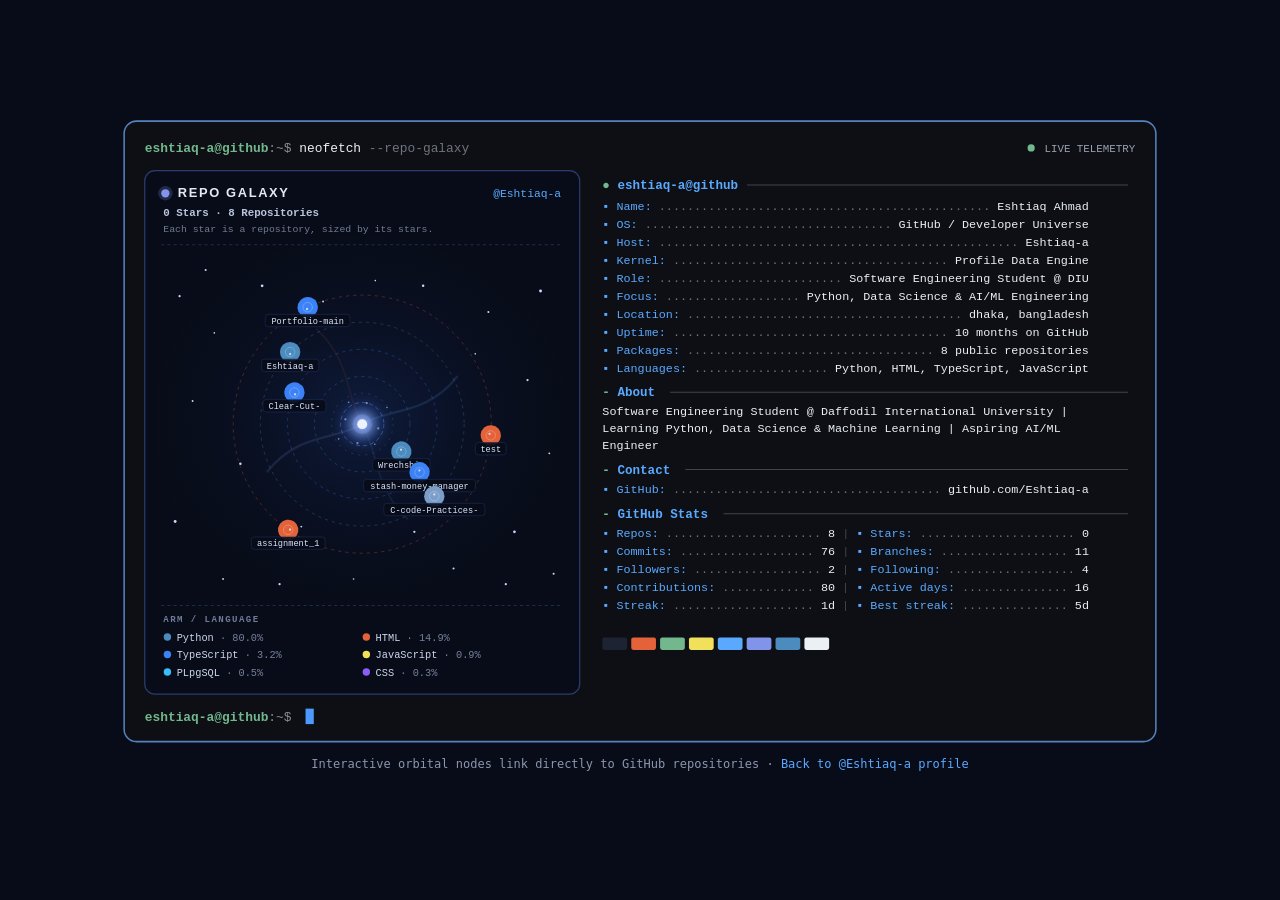
==== docs/index.html @ c08604a2 "galaxy animation problem fixed" ====
<!DOCTYPE html>
<html lang="en">
<head>
  <meta charset="utf-8" />
  <meta name="viewport" content="width=device-width, initial-scale=1" />
  <title>Eshtiaq-a — Interactive Repo Galaxy</title>
  <style>
    :root { color-scheme: dark; }
    body {
      margin: 0;
      min-height: 100vh;
      display: grid;
      place-items: center;
      background: #080c18;
      color: #dce6ff;
      font-family: ui-monospace, SFMono-Regular, Menlo, Monaco, Consolas, monospace;
      padding: 20px;
      box-sizing: border-box;
    }
    main { width: min(100%, 1040px); }
    svg { width: 100%; height: auto; display: block; }
    .hint {
      margin-top: 12px;
      text-align: center;
      font-size: 12px;
      color: #8b96ad;
    }
    .hint a { color: #5aa9ff; text-decoration: none; }
    .hint a:hover { text-decoration: underline; }
  </style>
</head>
<body>
  <main>
    <svg xmlns="http://www.w3.org/2000/svg" viewBox="0 0 1009 610" width="1009" height="610" role="img" aria-label="eshtiaq-a@github animated Repo Galaxy and Neofetch developer terminal">
  <defs>
    <radialGradient id="gx-nebula-bg" cx="50%" cy="48%" r="60%">
      <stop offset="0%" stop-color="#11224a" stop-opacity="0.72" />
      <stop offset="45%" stop-color="#0b1530" stop-opacity="0.45" />
      <stop offset="100%" stop-color="#080c18" stop-opacity="0" />
    </radialGradient>
    <radialGradient id="gx-core-glow" cx="50%" cy="50%" r="50%">
      <stop offset="0%" stop-color="#e5efff" stop-opacity="0.95" />
      <stop offset="22%" stop-color="#8bb4ff" stop-opacity="0.65" />
      <stop offset="55%" stop-color="#3b5fc0" stop-opacity="0.22" />
      <stop offset="100%" stop-color="#080c18" stop-opacity="0" />
    </radialGradient>
  </defs>

  <style>
    .nf-mono {
      font-family: ui-monospace, SFMono-Regular, Menlo, Monaco, Consolas, "Liberation Mono", monospace;
    }
    .nf-panel {
      font-size: 11.4px;
    }
    @keyframes nfCursorBlink {
      0%, 49% { opacity: 1; }
      50%, 100% { opacity: 0.15; }
    }
    .nf-cursor {
      animation: nfCursorBlink 1.3s step-end infinite;
    }
    @media (prefers-reduced-motion: reduce) {
      .nf-cursor { animation: none; opacity: 1; }
    }
    /* Repo Galaxy CSS Animations — Camo-safe pure CSS keyframes (inlined into SVG assets) */

.gx-title {
  font-family: -apple-system, BlinkMacSystemFont, "Segoe UI", Roboto, Helvetica, Arial, sans-serif;
  letter-spacing: 1.6px;
}

.gx-mono {
  font-family: ui-monospace, SFMono-Regular, Menlo, Monaco, Consolas, "Liberation Mono", monospace;
}

@keyframes gxStarTwinkle {
  0%, 100% {
    opacity: 0.25;
  }
  50% {
    opacity: 0.95;
  }
}

@keyframes gxCorePulse {
  0%, 100% {
    transform: scale(0.95);
    opacity: 0.72;
  }
  50% {
    transform: scale(1.08);
    opacity: 1;
  }
}

@keyframes gxCoreSpin {
  0% {
    transform: rotate(0deg);
  }
  100% {
    transform: rotate(360deg);
  }
}

@keyframes gxCoreSpinReverse {
  0% {
    transform: rotate(360deg);
  }
  100% {
    transform: rotate(0deg);
  }
}

@keyframes gxNodeGlow {
  0%, 100% {
    opacity: 0.22;
  }
  50% {
    opacity: 0.52;
  }
}

.gx-star-a {
  animation: gxStarTwinkle 3.4s ease-in-out infinite;
}

.gx-star-b {
  animation: gxStarTwinkle 4.9s ease-in-out 1.4s infinite;
}

.gx-star-c {
  animation: gxStarTwinkle 6.2s ease-in-out 2.3s infinite;
}

.gx-core-pulse {
  transform-origin: 0px 0px;
  animation: gxCorePulse 5.5s ease-in-out infinite;
}

.gx-spiral-spin {
  transform-origin: 0px 0px;
  animation: gxCoreSpin 96s linear infinite;
}

.gx-ring-spin {
  transform-origin: 0px 0px;
  animation: gxCoreSpinReverse 52s linear infinite;
}

.gx-particles-spin {
  transform-origin: 0px 0px;
  animation: gxCoreSpin 68s linear infinite;
}

.gx-node-halo {
  animation: gxNodeGlow 3.6s ease-in-out infinite;
}

.gx-repo-link {
  cursor: pointer;
  pointer-events: all;
  text-decoration: none;
}

.gx-repo-link .gx-node-dot,
.gx-repo-link .gx-label-pill,
.gx-repo-link .gx-label-text {
  transition: opacity 0.16s ease, stroke 0.16s ease, stroke-width 0.16s ease, fill 0.16s ease;
}

.gx-repo-link:hover .gx-node-halo,
.gx-repo-link:focus .gx-node-halo {
  opacity: 0.85;
}

.gx-repo-link:hover .gx-node-dot,
.gx-repo-link:focus .gx-node-dot {
  stroke: #ffffff;
  stroke-opacity: 0.95;
  stroke-width: 1.4;
}

.gx-repo-link:hover .gx-label-pill,
.gx-repo-link:focus .gx-label-pill {
  fill: #101b38;
  stroke: #5aa9ff;
  stroke-width: 1.1;
}

.gx-repo-link:hover .gx-label-text,
.gx-repo-link:focus .gx-label-text {
  fill: #ffffff;
}

.gx-orbit-0 {
  transform-origin: 0px 0px;
  animation: gxCoreSpin 42s linear infinite;
}
.gx-counter-0 {
  transform-origin: 0px 0px;
  animation: gxCoreSpinReverse 42s linear infinite;
}

.gx-orbit-1 {
  transform-origin: 0px 0px;
  animation: gxCoreSpin 58s linear infinite;
}
.gx-counter-1 {
  transform-origin: 0px 0px;
  animation: gxCoreSpinReverse 58s linear infinite;
}

.gx-orbit-2 {
  transform-origin: 0px 0px;
  animation: gxCoreSpin 76s linear infinite;
}
.gx-counter-2 {
  transform-origin: 0px 0px;
  animation: gxCoreSpinReverse 76s linear infinite;
}

.gx-orbit-3 {
  transform-origin: 0px 0px;
  animation: gxCoreSpin 96s linear infinite;
}
.gx-counter-3 {
  transform-origin: 0px 0px;
  animation: gxCoreSpinReverse 96s linear infinite;
}

.gx-orbit-4 {
  transform-origin: 0px 0px;
  animation: gxCoreSpin 120s linear infinite;
}
.gx-counter-4 {
  transform-origin: 0px 0px;
  animation: gxCoreSpinReverse 120s linear infinite;
}

@media (prefers-reduced-motion: reduce) {
  .gx-star-a, .gx-star-b, .gx-star-c,
  .gx-core-pulse, .gx-spiral-spin, .gx-ring-spin, .gx-particles-spin,
  .gx-node-halo,
  .gx-orbit-0, .gx-counter-0,
  .gx-orbit-1, .gx-counter-1,
  .gx-orbit-2, .gx-counter-2,
  .gx-orbit-3, .gx-counter-3,
  .gx-orbit-4, .gx-counter-4 {
    animation: none;
  }
}

  </style>

  <rect x="4" y="4" width="1001" height="602" rx="12" ry="12" fill="#0d0f14" stroke="#5582bc" stroke-width="1.5" pointer-events="none" />

  <g class="nf-mono">
    <text x="24" y="34" font-size="12.5" xml:space="preserve"><tspan fill="#73b88d" font-weight="700">eshtiaq-a@github</tspan><tspan fill="#888b92">:~$</tspan><tspan fill="#ebf0f4"> neofetch</tspan><tspan fill="#6e737d"> --repo-galaxy</tspan></text>
    <circle cx="884" cy="30" r="3.5" fill="#73b88d" /><text x="985" y="34" text-anchor="end" font-size="10.5" fill="#9aa1ad">LIVE TELEMETRY</text>

    <g id="repo-galaxy-panel" class="gx-mono">
      <defs><clipPath id="gx-box-clip"><rect x="24.0" y="52.0" width="422.0" height="508.0" rx="10" ry="10" /></clipPath></defs>
      <rect x="24.0" y="52.0" width="422.0" height="508.0" rx="10" ry="10" fill="#080c18" stroke="#2a3c70" stroke-width="1.2" pointer-events="none" />
      <g clip-path="url(#gx-box-clip)">
        <ellipse cx="235.0" cy="298.0" rx="202.6" ry="182.9" fill="url(#gx-nebula-bg)" pointer-events="none" />
        <circle class="gx-star-a" cx="57.8" cy="173.9" r="1.1" fill="#c9d8ff" pointer-events="none" />
    <circle class="gx-star-b" cx="91.5" cy="209.5" r="0.8" fill="#c9d8ff" pointer-events="none" />
    <circle class="gx-star-c" cx="137.9" cy="163.8" r="1.3" fill="#c9d8ff" pointer-events="none" />
    <circle class="gx-star-a" cx="197.0" cy="179.0" r="0.9" fill="#c9d8ff" pointer-events="none" />
    <circle class="gx-star-b" cx="294.1" cy="163.8" r="1.2" fill="#c9d8ff" pointer-events="none" />
    <circle class="gx-star-c" cx="357.4" cy="189.2" r="1.0" fill="#c9d8ff" pointer-events="none" />
    <circle class="gx-star-a" cx="408.0" cy="168.8" r="1.4" fill="#c9d8ff" pointer-events="none" />
    <circle class="gx-star-c" cx="70.4" cy="275.5" r="0.9" fill="#c9d8ff" pointer-events="none" />
    <circle class="gx-star-a" cx="116.8" cy="336.5" r="1.2" fill="#c9d8ff" pointer-events="none" />
    <circle class="gx-star-b" cx="53.5" cy="392.4" r="1.4" fill="#c9d8ff" pointer-events="none" />
    <circle class="gx-star-c" cx="100.0" cy="448.2" r="0.9" fill="#c9d8ff" pointer-events="none" />
    <circle class="gx-star-a" cx="154.8" cy="453.3" r="1.1" fill="#c9d8ff" pointer-events="none" />
    <circle class="gx-star-b" cx="323.6" cy="438.1" r="1.0" fill="#c9d8ff" pointer-events="none" />
    <circle class="gx-star-c" cx="382.7" cy="402.5" r="1.3" fill="#c9d8ff" pointer-events="none" />
    <circle class="gx-star-a" cx="416.5" cy="326.3" r="0.9" fill="#c9d8ff" pointer-events="none" />
    <circle class="gx-star-b" cx="395.4" cy="255.2" r="1.1" fill="#c9d8ff" pointer-events="none" />
    <circle class="gx-star-c" cx="344.7" cy="229.8" r="0.8" fill="#c9d8ff" pointer-events="none" />
    <circle class="gx-star-b" cx="247.7" cy="158.7" r="0.8" fill="#c9d8ff" pointer-events="none" />
    <circle class="gx-star-b" cx="175.9" cy="397.4" r="0.9" fill="#c9d8ff" pointer-events="none" />
    <circle class="gx-star-a" cx="285.6" cy="402.5" r="1.1" fill="#c9d8ff" pointer-events="none" />
    <circle class="gx-star-b" cx="83.1" cy="148.5" r="1.0" fill="#c9d8ff" pointer-events="none" />
    <circle class="gx-star-a" cx="374.3" cy="453.3" r="1.1" fill="#c9d8ff" pointer-events="none" />
    <circle class="gx-star-c" cx="226.6" cy="448.2" r="0.8" fill="#c9d8ff" pointer-events="none" />
    <circle class="gx-star-b" cx="420.7" cy="443.2" r="1.0" fill="#c9d8ff" pointer-events="none" />
        <g pointer-events="none">
          <circle cx="44.0" cy="74.0" r="4" fill="#8294ea" />
          <circle cx="44.0" cy="74.0" r="7" fill="#8294ea" fill-opacity="0.22" />
          <text x="56.0" y="78.0" class="gx-title" font-size="12.5" font-weight="700" fill="#e5e9f3">REPO GALAXY</text>
          <text x="428.0" y="78.0" text-anchor="end" font-size="11.0" fill="#5aa9ff">@Eshtiaq-a</text>
          <text x="42.0" y="96.0" font-size="10.5" font-weight="600" fill="#b8c4db">0 Stars · 8 Repositories</text>
          <text x="42.0" y="112.0" font-size="9.5" fill="#707b94">Each star is a repository, sized by its stars.</text>
          <line x1="40.0" y1="124.0" x2="430.0" y2="124.0" stroke="#1d2b53" stroke-width="1" stroke-dasharray="3 3" />
        </g>
        <g transform="translate(235.0, 298.0)">
          <g class="gx-spiral-spin" pointer-events="none">
            <path d="M 0,0 C 26,-16 62,-8 92,-46" fill="none" stroke="#5aa9ff" stroke-width="2.2" stroke-opacity="0.14" stroke-linecap="round" />
            <path d="M 0,0 C -26,16 -62,8 -92,46" fill="none" stroke="#8294ea" stroke-width="2.2" stroke-opacity="0.14" stroke-linecap="round" />
            <path d="M 0,0 C 16,26 10,60 44,92" fill="none" stroke="#4b8bbe" stroke-width="1.8" stroke-opacity="0.12" stroke-linecap="round" />
            <path d="M 0,0 C -16,-26 -10,-60 -44,-92" fill="none" stroke="#e3623a" stroke-width="1.5" stroke-opacity="0.10" stroke-linecap="round" />
          </g>
          <circle cx="0" cy="0" r="46.3" fill="none" stroke="#4b8bbe" stroke-width="0.9" stroke-opacity="0.32" stroke-dasharray="3 4" pointer-events="none" />
      <circle cx="0" cy="0" r="72.6" fill="none" stroke="#3b82f6" stroke-width="0.9" stroke-opacity="0.32" stroke-dasharray="3 4" pointer-events="none" />
      <circle cx="0" cy="0" r="98.9" fill="none" stroke="#4b8bbe" stroke-width="0.9" stroke-opacity="0.32" stroke-dasharray="3 4" pointer-events="none" />
      <circle cx="0" cy="0" r="125.2" fill="none" stroke="#e3623a" stroke-width="0.9" stroke-opacity="0.32" stroke-dasharray="3 4" pointer-events="none" />
          <g class="gx-ring-spin" pointer-events="none">
            <circle cx="0" cy="0" r="21" fill="none" stroke="#5aa9ff" stroke-width="0.9" stroke-opacity="0.45" stroke-dasharray="4 3" />
            <circle cx="0" cy="0" r="30" fill="none" stroke="#8294ea" stroke-width="0.7" stroke-opacity="0.30" stroke-dasharray="2 5" />
          </g>
          <g class="gx-particles-spin" pointer-events="none">
            <circle cx="15.5" cy="4.1" r="1.1" fill="#b9ceff" fill-opacity="0.72" pointer-events="none" />
        <circle cx="12.2" cy="19.5" r="0.8" fill="#b9ceff" fill-opacity="0.72" pointer-events="none" />
        <circle cx="-4.6" cy="18.4" r="1.1" fill="#b9ceff" fill-opacity="0.72" pointer-events="none" />
        <circle cx="-22.9" cy="14.3" r="0.8" fill="#b9ceff" fill-opacity="0.72" pointer-events="none" />
        <circle cx="-16.3" cy="-4.7" r="1.1" fill="#b9ceff" fill-opacity="0.72" pointer-events="none" />
        <circle cx="-13.2" cy="-21.2" r="0.8" fill="#b9ceff" fill-opacity="0.72" pointer-events="none" />
        <circle cx="4.4" cy="-20.5" r="1.1" fill="#b9ceff" fill-opacity="0.72" pointer-events="none" />
        <circle cx="24.0" cy="-16.2" r="0.8" fill="#b9ceff" fill-opacity="0.72" pointer-events="none" />
          </g>
          <g class="gx-core-pulse" pointer-events="none">
            <circle cx="0" cy="0" r="34" fill="url(#gx-core-glow)" />
            <circle cx="0" cy="0" r="9.5" fill="#8294ea" fill-opacity="0.38" />
            <circle cx="0" cy="0" r="4.8" fill="#ebf3ff" />
          </g>
          <g class="gx-orbit-0" pointer-events="none">
          <g transform="rotate(35.00) translate(46.3, 0)" pointer-events="none">
            <a class="gx-repo-link" href="https://github.com/Eshtiaq-a/Wrechship" target="_blank" rel="noopener noreferrer" pointer-events="all" aria-label="Open Wrechship repository on GitHub">
              <title>Wrechship · Python · 0★ · 31 commits — WrechShip is a shipwreck and maritime-disaster dataset till 2026, with vessel names, loss dates, available times, vessel types, incident details, and wreck coordinates.</title>
              <circle class="gx-node-hit" cx="0" cy="0" r="13.0" fill="#080c18" fill-opacity="0.001" />
              <circle class="gx-node-halo" cx="0" cy="0" r="9.89" fill="#4b8bbe" />
              <circle class="gx-node-dot" cx="0" cy="0" r="4.60" fill="#4b8bbe" fill-opacity="0.98" stroke="#ffffff" stroke-opacity="0.35" stroke-width="0.6" />
              <circle cx="-1.29" cy="-1.29" r="1.10" fill="#ffffff" fill-opacity="0.7" />
              <g class="gx-counter-0">
                <g transform="rotate(-35.00)"><rect class="gx-label-hit" x="-29.8" y="4.9" width="59.7" height="16.0" rx="4" fill="#080c18" fill-opacity="0.001" /><rect class="gx-label-pill" x="-27.8" y="6.9" width="55.7" height="12.0" rx="3" fill="#080c18" fill-opacity="0.90" stroke="#1e2d57" stroke-width="0.6" /><text class="gx-label-text" x="0" y="16.1" text-anchor="middle" font-size="8.4" fill="#dce6ff">Wrechship</text></g>
              </g>
            </a>
          </g>
        </g>
      <g class="gx-orbit-1" pointer-events="none">
          <g transform="rotate(40.00) translate(72.6, 0)" pointer-events="none">
            <a class="gx-repo-link" href="https://github.com/Eshtiaq-a/stash-money-manager" target="_blank" rel="noopener noreferrer" pointer-events="all" aria-label="Open stash-money-manager repository on GitHub">
              <title>stash-money-manager · TypeScript · 0★ · 16 commits — this is a money management app for university going students who tends to save money regularly , making it a bit fun to save money .</title>
              <circle class="gx-node-hit" cx="0" cy="0" r="13.0" fill="#080c18" fill-opacity="0.001" />
              <circle class="gx-node-halo" cx="0" cy="0" r="9.89" fill="#3b82f6" />
              <circle class="gx-node-dot" cx="0" cy="0" r="4.60" fill="#3b82f6" fill-opacity="0.98" stroke="#ffffff" stroke-opacity="0.35" stroke-width="0.6" />
              <circle cx="-1.29" cy="-1.29" r="1.10" fill="#ffffff" fill-opacity="0.7" />
              <g class="gx-counter-1">
                <g transform="rotate(-40.00)"><rect class="gx-label-hit" x="-56.4" y="4.9" width="112.7" height="16.0" rx="4" fill="#080c18" fill-opacity="0.001" /><rect class="gx-label-pill" x="-54.4" y="6.9" width="108.7" height="12.0" rx="3" fill="#080c18" fill-opacity="0.90" stroke="#1e2d57" stroke-width="0.6" /><text class="gx-label-text" x="0" y="16.1" text-anchor="middle" font-size="8.4" fill="#dce6ff">stash-money-manager</text></g>
              </g>
            </a>
          </g>
        </g>
      <g class="gx-orbit-1" pointer-events="none">
          <g transform="rotate(205.00) translate(72.6, 0)" pointer-events="none">
            <a class="gx-repo-link" href="https://github.com/Eshtiaq-a/Clear-Cut-" target="_blank" rel="noopener noreferrer" pointer-events="all" aria-label="Open Clear-Cut- repository on GitHub">
              <title>Clear-Cut- · TypeScript · 0★ · 14 commits — a platform where you can see discounted products from many companies around the globe</title>
              <circle class="gx-node-hit" cx="0" cy="0" r="13.0" fill="#080c18" fill-opacity="0.001" />
              <circle class="gx-node-halo" cx="0" cy="0" r="9.89" fill="#3b82f6" />
              <circle class="gx-node-dot" cx="0" cy="0" r="4.60" fill="#3b82f6" fill-opacity="0.98" stroke="#ffffff" stroke-opacity="0.35" stroke-width="0.6" />
              <circle cx="-1.29" cy="-1.29" r="1.10" fill="#ffffff" fill-opacity="0.7" />
              <g class="gx-counter-1">
                <g transform="rotate(-205.00)"><rect class="gx-label-hit" x="-32.5" y="4.9" width="65.0" height="16.0" rx="4" fill="#080c18" fill-opacity="0.001" /><rect class="gx-label-pill" x="-30.5" y="6.9" width="61.0" height="12.0" rx="3" fill="#080c18" fill-opacity="0.90" stroke="#1e2d57" stroke-width="0.6" /><text class="gx-label-text" x="0" y="16.1" text-anchor="middle" font-size="8.4" fill="#dce6ff">Clear-Cut-</text></g>
              </g>
            </a>
          </g>
        </g>
      <g class="gx-orbit-2" pointer-events="none">
          <g transform="rotate(225.00) translate(98.9, 0)" pointer-events="none">
            <a class="gx-repo-link" href="https://github.com/Eshtiaq-a/Eshtiaq-a" target="_blank" rel="noopener noreferrer" pointer-events="all" aria-label="Open Eshtiaq-a repository on GitHub">
              <title>Eshtiaq-a · Python · 0★ · 8 commits — No description provided yet.</title>
              <circle class="gx-node-hit" cx="0" cy="0" r="13.0" fill="#080c18" fill-opacity="0.001" />
              <circle class="gx-node-halo" cx="0" cy="0" r="9.89" fill="#4b8bbe" />
              <circle class="gx-node-dot" cx="0" cy="0" r="4.60" fill="#4b8bbe" fill-opacity="0.98" stroke="#ffffff" stroke-opacity="0.35" stroke-width="0.6" />
              <circle cx="-1.29" cy="-1.29" r="1.10" fill="#ffffff" fill-opacity="0.7" />
              <g class="gx-counter-2">
                <g transform="rotate(-225.00)"><rect class="gx-label-hit" x="-29.8" y="4.9" width="59.7" height="16.0" rx="4" fill="#080c18" fill-opacity="0.001" /><rect class="gx-label-pill" x="-27.8" y="6.9" width="55.7" height="12.0" rx="3" fill="#080c18" fill-opacity="0.90" stroke="#1e2d57" stroke-width="0.6" /><text class="gx-label-text" x="0" y="16.1" text-anchor="middle" font-size="8.4" fill="#dce6ff">Eshtiaq-a</text></g>
              </g>
            </a>
          </g>
        </g>
      <g class="gx-orbit-2" pointer-events="none">
          <g transform="rotate(45.00) translate(98.9, 0)" pointer-events="none">
            <a class="gx-repo-link" href="https://github.com/Eshtiaq-a/C-code-Practices-" target="_blank" rel="noopener noreferrer" pointer-events="all" aria-label="Open C-code-Practices- repository on GitHub">
              <title>C-code-Practices- · C · 0★ · 3 commits — here i will store all the problems i solved in C . as C is one of the mother language , i am trying to master it .</title>
              <circle class="gx-node-hit" cx="0" cy="0" r="13.0" fill="#080c18" fill-opacity="0.001" />
              <circle class="gx-node-halo" cx="0" cy="0" r="9.89" fill="#7b9ec9" />
              <circle class="gx-node-dot" cx="0" cy="0" r="4.60" fill="#7b9ec9" fill-opacity="0.98" stroke="#ffffff" stroke-opacity="0.35" stroke-width="0.6" />
              <circle cx="-1.29" cy="-1.29" r="1.10" fill="#ffffff" fill-opacity="0.7" />
              <g class="gx-counter-2">
                <g transform="rotate(-45.00)"><rect class="gx-label-hit" x="-51.0" y="4.9" width="102.1" height="16.0" rx="4" fill="#080c18" fill-opacity="0.001" /><rect class="gx-label-pill" x="-49.0" y="6.9" width="98.1" height="12.0" rx="3" fill="#080c18" fill-opacity="0.90" stroke="#1e2d57" stroke-width="0.6" /><text class="gx-label-text" x="0" y="16.1" text-anchor="middle" font-size="8.4" fill="#dce6ff">C-code-Practices-</text></g>
              </g>
            </a>
          </g>
        </g>
      <g class="gx-orbit-3" pointer-events="none">
          <g transform="rotate(125.00) translate(125.2, 0)" pointer-events="none">
            <a class="gx-repo-link" href="https://github.com/Eshtiaq-a/assignment_1" target="_blank" rel="noopener noreferrer" pointer-events="all" aria-label="Open assignment_1 repository on GitHub">
              <title>assignment_1 · HTML · 0★ · 2 commits — No description provided yet.</title>
              <circle class="gx-node-hit" cx="0" cy="0" r="13.0" fill="#080c18" fill-opacity="0.001" />
              <circle class="gx-node-halo" cx="0" cy="0" r="9.89" fill="#e3623a" />
              <circle class="gx-node-dot" cx="0" cy="0" r="4.60" fill="#e3623a" fill-opacity="0.98" stroke="#ffffff" stroke-opacity="0.35" stroke-width="0.6" />
              <circle cx="-1.29" cy="-1.29" r="1.10" fill="#ffffff" fill-opacity="0.7" />
              <g class="gx-counter-3">
                <g transform="rotate(-125.00)"><rect class="gx-label-hit" x="-37.8" y="4.9" width="75.6" height="16.0" rx="4" fill="#080c18" fill-opacity="0.001" /><rect class="gx-label-pill" x="-35.8" y="6.9" width="71.6" height="12.0" rx="3" fill="#080c18" fill-opacity="0.90" stroke="#1e2d57" stroke-width="0.6" /><text class="gx-label-text" x="0" y="16.1" text-anchor="middle" font-size="8.4" fill="#dce6ff">assignment_1</text></g>
              </g>
            </a>
          </g>
        </g>
      <g class="gx-orbit-3" pointer-events="none">
          <g transform="rotate(245.00) translate(125.2, 0)" pointer-events="none">
            <a class="gx-repo-link" href="https://github.com/Eshtiaq-a/Portfolio-main" target="_blank" rel="noopener noreferrer" pointer-events="all" aria-label="Open Portfolio-main repository on GitHub">
              <title>Portfolio-main · TypeScript · 0★ · 1 commits — this is my portfolio site where ill be sharing my works</title>
              <circle class="gx-node-hit" cx="0" cy="0" r="13.0" fill="#080c18" fill-opacity="0.001" />
              <circle class="gx-node-halo" cx="0" cy="0" r="9.89" fill="#3b82f6" />
              <circle class="gx-node-dot" cx="0" cy="0" r="4.60" fill="#3b82f6" fill-opacity="0.98" stroke="#ffffff" stroke-opacity="0.35" stroke-width="0.6" />
              <circle cx="-1.29" cy="-1.29" r="1.10" fill="#ffffff" fill-opacity="0.7" />
              <g class="gx-counter-3">
                <g transform="rotate(-245.00)"><rect class="gx-label-hit" x="-43.1" y="4.9" width="86.2" height="16.0" rx="4" fill="#080c18" fill-opacity="0.001" /><rect class="gx-label-pill" x="-41.1" y="6.9" width="82.2" height="12.0" rx="3" fill="#080c18" fill-opacity="0.90" stroke="#1e2d57" stroke-width="0.6" /><text class="gx-label-text" x="0" y="16.1" text-anchor="middle" font-size="8.4" fill="#dce6ff">Portfolio-main</text></g>
              </g>
            </a>
          </g>
        </g>
      <g class="gx-orbit-3" pointer-events="none">
          <g transform="rotate(5.00) translate(125.2, 0)" pointer-events="none">
            <a class="gx-repo-link" href="https://github.com/Eshtiaq-a/test" target="_blank" rel="noopener noreferrer" pointer-events="all" aria-label="Open test repository on GitHub">
              <title>test · HTML · 0★ · 1 commits — No description provided yet.</title>
              <circle class="gx-node-hit" cx="0" cy="0" r="13.0" fill="#080c18" fill-opacity="0.001" />
              <circle class="gx-node-halo" cx="0" cy="0" r="9.89" fill="#e3623a" />
              <circle class="gx-node-dot" cx="0" cy="0" r="4.60" fill="#e3623a" fill-opacity="0.98" stroke="#ffffff" stroke-opacity="0.35" stroke-width="0.6" />
              <circle cx="-1.29" cy="-1.29" r="1.10" fill="#ffffff" fill-opacity="0.7" />
              <g class="gx-counter-3">
                <g transform="rotate(-5.00)"><rect class="gx-label-hit" x="-17.0" y="4.9" width="34.0" height="16.0" rx="4" fill="#080c18" fill-opacity="0.001" /><rect class="gx-label-pill" x="-15.0" y="6.9" width="30.0" height="12.0" rx="3" fill="#080c18" fill-opacity="0.90" stroke="#1e2d57" stroke-width="0.6" /><text class="gx-label-text" x="0" y="16.1" text-anchor="middle" font-size="8.4" fill="#dce6ff">test</text></g>
              </g>
            </a>
          </g>
        </g>
          
        </g>
        <line x1="40.0" y1="474.0" x2="430.0" y2="474.0" stroke="#1d2b53" stroke-width="1" stroke-dasharray="3 3" pointer-events="none" />
        <text x="42.0" y="490.0" font-size="8.8" font-weight="700" letter-spacing="1.4" fill="#6f7c99" pointer-events="none">ARM / LANGUAGE</text>
        <circle cx="46.0" cy="504.5" r="3.6" fill="#4b8bbe" pointer-events="none" /><text x="55.0" y="508.0" font-size="10.0" fill="#cdd7ec" pointer-events="none">Python <tspan fill="#75819c">· 80.0%</tspan></text>
    <circle cx="239.0" cy="504.5" r="3.6" fill="#e3623a" pointer-events="none" /><text x="248.0" y="508.0" font-size="10.0" fill="#cdd7ec" pointer-events="none">HTML <tspan fill="#75819c">· 14.9%</tspan></text>
    <circle cx="46.0" cy="521.5" r="3.6" fill="#3b82f6" pointer-events="none" /><text x="55.0" y="525.0" font-size="10.0" fill="#cdd7ec" pointer-events="none">TypeScript <tspan fill="#75819c">· 3.2%</tspan></text>
    <circle cx="239.0" cy="521.5" r="3.6" fill="#f1e05a" pointer-events="none" /><text x="248.0" y="525.0" font-size="10.0" fill="#cdd7ec" pointer-events="none">JavaScript <tspan fill="#75819c">· 0.9%</tspan></text>
    <circle cx="46.0" cy="538.5" r="3.6" fill="#38bdf8" pointer-events="none" /><text x="55.0" y="542.0" font-size="10.0" fill="#cdd7ec" pointer-events="none">PLpgSQL <tspan fill="#75819c">· 0.5%</tspan></text>
    <circle cx="239.0" cy="538.5" r="3.6" fill="#8b5cf6" pointer-events="none" /><text x="248.0" y="542.0" font-size="10.0" fill="#cdd7ec" pointer-events="none">CSS <tspan fill="#75819c">· 0.3%</tspan></text>
      </g>
    </g>

    <g class="nf-panel" pointer-events="none">
      <text x="468.0" y="70.0" font-size="12.2" font-weight="700" fill="#5aa9ff" xml:space="preserve"><tspan fill="#73b88d">●</tspan> eshtiaq-a@github</text>
    <line x1="608.4" y1="66.0" x2="978.0" y2="66.0" stroke="#41444b" stroke-width="1" />
      <text x="468.0" y="90.0" xml:space="preserve"><tspan fill="#5aa9ff">▪ Name: </tspan><tspan fill="#6e737d">...............................................</tspan><tspan fill="#ebf0f4"> Eshtiaq Ahmad</tspan></text>
      <text x="468.0" y="107.5" xml:space="preserve"><tspan fill="#5aa9ff">▪ OS: </tspan><tspan fill="#6e737d">...................................</tspan><tspan fill="#ebf0f4"> GitHub / Developer Universe</tspan></text>
      <text x="468.0" y="125.0" xml:space="preserve"><tspan fill="#5aa9ff">▪ Host: </tspan><tspan fill="#6e737d">...................................................</tspan><tspan fill="#ebf0f4"> Eshtiaq-a</tspan></text>
      <text x="468.0" y="142.5" xml:space="preserve"><tspan fill="#5aa9ff">▪ Kernel: </tspan><tspan fill="#6e737d">.......................................</tspan><tspan fill="#ebf0f4"> Profile Data Engine</tspan></text>
      <text x="468.0" y="160.0" xml:space="preserve"><tspan fill="#5aa9ff">▪ Role: </tspan><tspan fill="#6e737d">..........................</tspan><tspan fill="#ebf0f4"> Software Engineering Student @ DIU</tspan></text>
      <text x="468.0" y="177.5" xml:space="preserve"><tspan fill="#5aa9ff">▪ Focus: </tspan><tspan fill="#6e737d">...................</tspan><tspan fill="#ebf0f4"> Python, Data Science &amp; AI/ML Engineering</tspan></text>
      <text x="468.0" y="195.0" xml:space="preserve"><tspan fill="#5aa9ff">▪ Location: </tspan><tspan fill="#6e737d">.......................................</tspan><tspan fill="#ebf0f4"> dhaka, bangladesh</tspan></text>
      <text x="468.0" y="212.5" xml:space="preserve"><tspan fill="#5aa9ff">▪ Uptime: </tspan><tspan fill="#6e737d">.......................................</tspan><tspan fill="#ebf0f4"> 10 months on GitHub</tspan></text>
      <text x="468.0" y="230.0" xml:space="preserve"><tspan fill="#5aa9ff">▪ Packages: </tspan><tspan fill="#6e737d">...................................</tspan><tspan fill="#ebf0f4"> 8 public repositories</tspan></text>
      <text x="468.0" y="247.5" xml:space="preserve"><tspan fill="#5aa9ff">▪ Languages: </tspan><tspan fill="#6e737d">...................</tspan><tspan fill="#ebf0f4"> Python, HTML, TypeScript, JavaScript</tspan></text>
      <text x="468.0" y="271.0" font-size="12.2" font-weight="700" fill="#5aa9ff" xml:space="preserve"><tspan fill="#73b88d">-</tspan> About</text>
    <line x1="533.8" y1="267.0" x2="978.0" y2="267.0" stroke="#41444b" stroke-width="1" />
      <text x="468.0" y="289.5" fill="#ebf0f4" xml:space="preserve">Software Engineering Student @ Daffodil International University |</text>
      <text x="468.0" y="306.0" fill="#ebf0f4" xml:space="preserve">Learning Python, Data Science &amp; Machine Learning | Aspiring AI/ML</text>
      <text x="468.0" y="322.5" fill="#ebf0f4" xml:space="preserve">Engineer</text>
      <text x="468.0" y="346.0" font-size="12.2" font-weight="700" fill="#5aa9ff" xml:space="preserve"><tspan fill="#73b88d">-</tspan> Contact</text>
    <line x1="548.6" y1="342.0" x2="978.0" y2="342.0" stroke="#41444b" stroke-width="1" />
      <text x="468.0" y="364.5" xml:space="preserve"><tspan fill="#5aa9ff">▪ GitHub: </tspan><tspan fill="#6e737d">......................................</tspan><tspan fill="#ebf0f4"> github.com/Eshtiaq-a</tspan></text>
      <text x="468.0" y="389.0" font-size="12.2" font-weight="700" fill="#5aa9ff" xml:space="preserve"><tspan fill="#73b88d">-</tspan> GitHub Stats</text>
    <line x1="585.6" y1="385.0" x2="978.0" y2="385.0" stroke="#41444b" stroke-width="1" />
      <text x="468.0" y="407.5" xml:space="preserve"><tspan fill="#5aa9ff">▪ Repos: </tspan><tspan fill="#6e737d">......................</tspan><tspan fill="#ebf0f4"> 8</tspan><tspan fill="#41444b"> | </tspan><tspan fill="#5aa9ff">▪ Stars: </tspan><tspan fill="#6e737d">......................</tspan><tspan fill="#ebf0f4"> 0</tspan></text>
      <text x="468.0" y="425.0" xml:space="preserve"><tspan fill="#5aa9ff">▪ Commits: </tspan><tspan fill="#6e737d">...................</tspan><tspan fill="#ebf0f4"> 76</tspan><tspan fill="#41444b"> | </tspan><tspan fill="#5aa9ff">▪ Branches: </tspan><tspan fill="#6e737d">..................</tspan><tspan fill="#ebf0f4"> 11</tspan></text>
      <text x="468.0" y="442.5" xml:space="preserve"><tspan fill="#5aa9ff">▪ Followers: </tspan><tspan fill="#6e737d">..................</tspan><tspan fill="#ebf0f4"> 2</tspan><tspan fill="#41444b"> | </tspan><tspan fill="#5aa9ff">▪ Following: </tspan><tspan fill="#6e737d">..................</tspan><tspan fill="#ebf0f4"> 4</tspan></text>
      <text x="468.0" y="460.0" xml:space="preserve"><tspan fill="#5aa9ff">▪ Contributions: </tspan><tspan fill="#6e737d">.............</tspan><tspan fill="#ebf0f4"> 80</tspan><tspan fill="#41444b"> | </tspan><tspan fill="#5aa9ff">▪ Active days: </tspan><tspan fill="#6e737d">...............</tspan><tspan fill="#ebf0f4"> 16</tspan></text>
      <text x="468.0" y="477.5" xml:space="preserve"><tspan fill="#5aa9ff">▪ Streak: </tspan><tspan fill="#6e737d">....................</tspan><tspan fill="#ebf0f4"> 1d</tspan><tspan fill="#41444b"> | </tspan><tspan fill="#5aa9ff">▪ Best streak: </tspan><tspan fill="#6e737d">...............</tspan><tspan fill="#ebf0f4"> 5d</tspan></text>
      <rect x="468.0" y="505.0" width="24" height="12" rx="2" fill="#1d2333" />
      <rect x="496.0" y="505.0" width="24" height="12" rx="2" fill="#e3623a" />
      <rect x="524.0" y="505.0" width="24" height="12" rx="2" fill="#73b88d" />
      <rect x="552.0" y="505.0" width="24" height="12" rx="2" fill="#f1e05a" />
      <rect x="580.0" y="505.0" width="24" height="12" rx="2" fill="#5aa9ff" />
      <rect x="608.0" y="505.0" width="24" height="12" rx="2" fill="#8294ea" />
      <rect x="636.0" y="505.0" width="24" height="12" rx="2" fill="#4b8bbe" />
      <rect x="664.0" y="505.0" width="24" height="12" rx="2" fill="#ebf0f4" />
    </g>

    <text x="24" y="586" font-size="12.5" xml:space="preserve"><tspan fill="#73b88d" font-weight="700">eshtiaq-a@github</tspan><tspan fill="#888b92">:~$</tspan></text>
    <rect class="nf-cursor" x="180.0" y="574" width="8" height="15" fill="#4c9aff" />
  </g>
</svg>

    <p class="hint">Interactive orbital nodes link directly to GitHub repositories · <a href="https://github.com/Eshtiaq-a">Back to @Eshtiaq-a profile</a></p>
  </main>
</body>
</html>
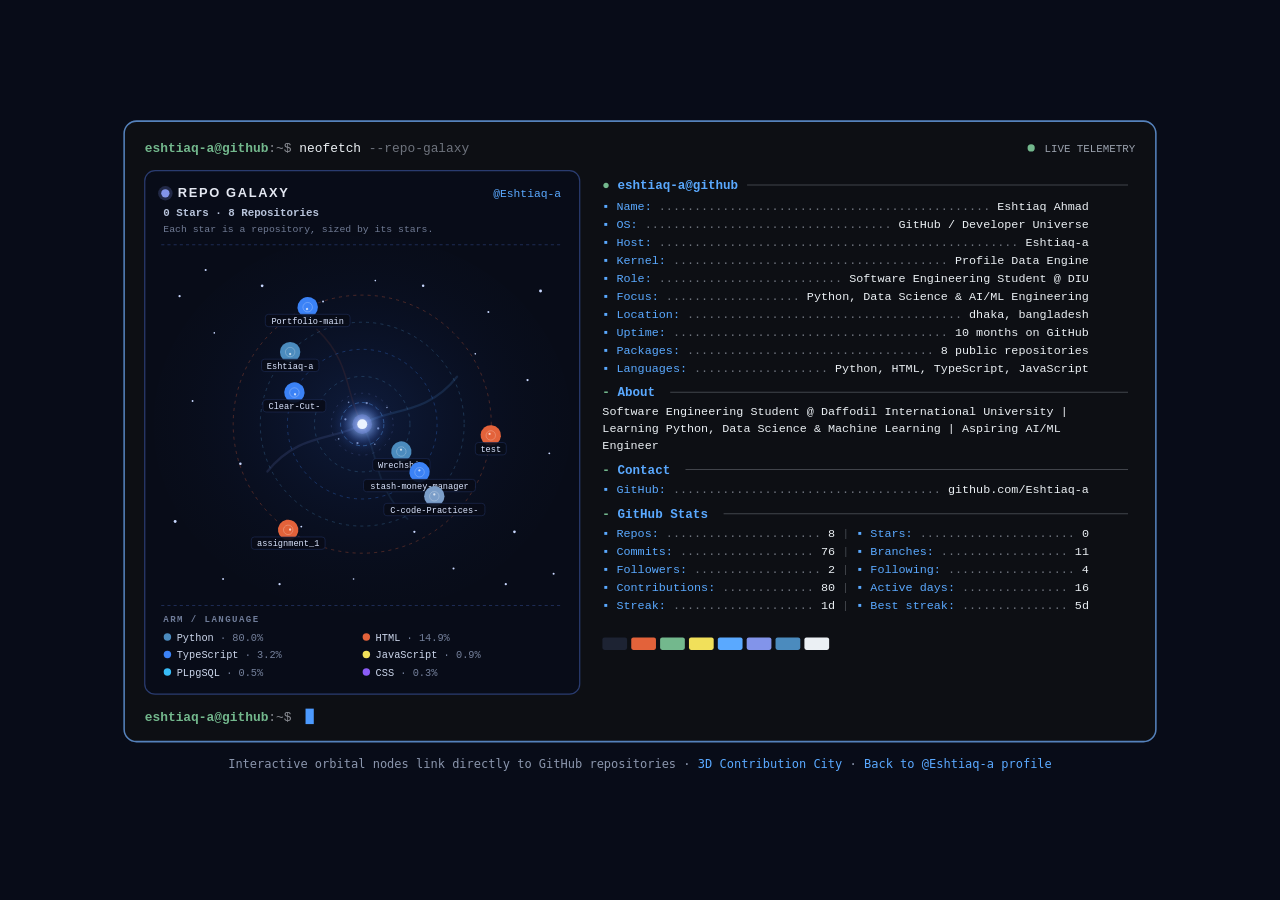
==== commit 908f7966: "contribution city builded" ====
--- a/docs/index.html
+++ b/docs/index.html
@@ -495,7 +495,7 @@
   </g>
 </svg>
 
-    <p class="hint">Interactive orbital nodes link directly to GitHub repositories · <a href="https://github.com/Eshtiaq-a">Back to @Eshtiaq-a profile</a></p>
+    <p class="hint">Interactive orbital nodes link directly to GitHub repositories · <a href="city.html">3D Contribution City</a> · <a href="https://github.com/Eshtiaq-a">Back to @Eshtiaq-a profile</a></p>
   </main>
 </body>
 </html>
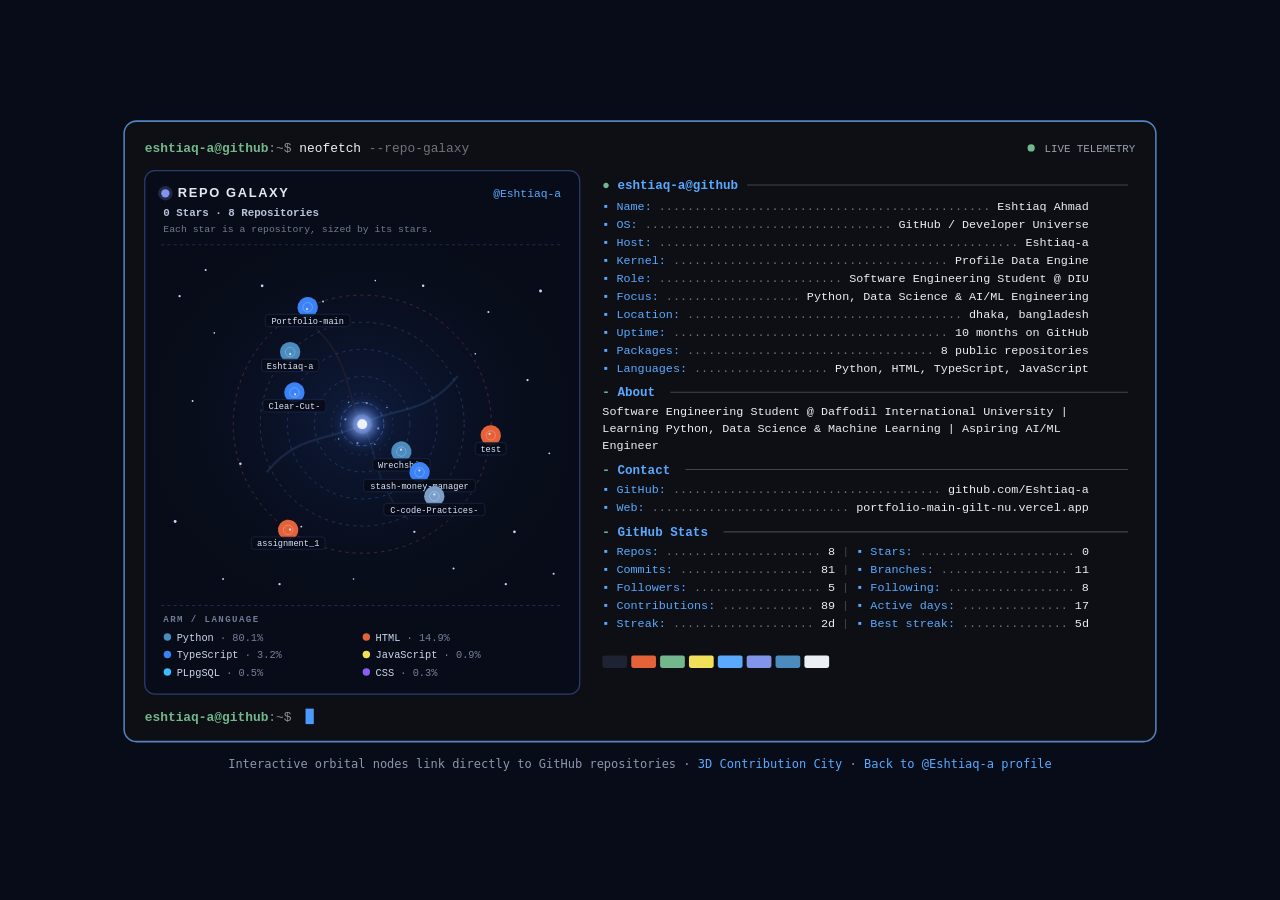
==== commit 8b378c83: "chore: auto-update profile [8 repos, 81 commits] Generated by GitHub Actions on 2026-11-27T07:46:21Z" ====
--- a/docs/index.html
+++ b/docs/index.html
@@ -372,7 +372,7 @@
       <g class="gx-orbit-2" pointer-events="none">
           <g transform="rotate(225.00) translate(98.9, 0)" pointer-events="none">
             <a class="gx-repo-link" href="https://github.com/Eshtiaq-a/Eshtiaq-a" target="_blank" rel="noopener noreferrer" pointer-events="all" aria-label="Open Eshtiaq-a repository on GitHub">
-              <title>Eshtiaq-a · Python · 0★ · 8 commits — No description provided yet.</title>
+              <title>Eshtiaq-a · Python · 0★ · 13 commits — No description provided yet.</title>
               <circle class="gx-node-hit" cx="0" cy="0" r="13.0" fill="#080c18" fill-opacity="0.001" />
               <circle class="gx-node-halo" cx="0" cy="0" r="9.89" fill="#4b8bbe" />
               <circle class="gx-node-dot" cx="0" cy="0" r="4.60" fill="#4b8bbe" fill-opacity="0.98" stroke="#ffffff" stroke-opacity="0.35" stroke-width="0.6" />
@@ -443,7 +443,7 @@
         </g>
         <line x1="40.0" y1="474.0" x2="430.0" y2="474.0" stroke="#1d2b53" stroke-width="1" stroke-dasharray="3 3" pointer-events="none" />
         <text x="42.0" y="490.0" font-size="8.8" font-weight="700" letter-spacing="1.4" fill="#6f7c99" pointer-events="none">ARM / LANGUAGE</text>
-        <circle cx="46.0" cy="504.5" r="3.6" fill="#4b8bbe" pointer-events="none" /><text x="55.0" y="508.0" font-size="10.0" fill="#cdd7ec" pointer-events="none">Python <tspan fill="#75819c">· 80.0%</tspan></text>
+        <circle cx="46.0" cy="504.5" r="3.6" fill="#4b8bbe" pointer-events="none" /><text x="55.0" y="508.0" font-size="10.0" fill="#cdd7ec" pointer-events="none">Python <tspan fill="#75819c">· 80.1%</tspan></text>
     <circle cx="239.0" cy="504.5" r="3.6" fill="#e3623a" pointer-events="none" /><text x="248.0" y="508.0" font-size="10.0" fill="#cdd7ec" pointer-events="none">HTML <tspan fill="#75819c">· 14.9%</tspan></text>
     <circle cx="46.0" cy="521.5" r="3.6" fill="#3b82f6" pointer-events="none" /><text x="55.0" y="525.0" font-size="10.0" fill="#cdd7ec" pointer-events="none">TypeScript <tspan fill="#75819c">· 3.2%</tspan></text>
     <circle cx="239.0" cy="521.5" r="3.6" fill="#f1e05a" pointer-events="none" /><text x="248.0" y="525.0" font-size="10.0" fill="#cdd7ec" pointer-events="none">JavaScript <tspan fill="#75819c">· 0.9%</tspan></text>
@@ -473,21 +473,22 @@
       <text x="468.0" y="346.0" font-size="12.2" font-weight="700" fill="#5aa9ff" xml:space="preserve"><tspan fill="#73b88d">-</tspan> Contact</text>
     <line x1="548.6" y1="342.0" x2="978.0" y2="342.0" stroke="#41444b" stroke-width="1" />
       <text x="468.0" y="364.5" xml:space="preserve"><tspan fill="#5aa9ff">▪ GitHub: </tspan><tspan fill="#6e737d">......................................</tspan><tspan fill="#ebf0f4"> github.com/Eshtiaq-a</tspan></text>
-      <text x="468.0" y="389.0" font-size="12.2" font-weight="700" fill="#5aa9ff" xml:space="preserve"><tspan fill="#73b88d">-</tspan> GitHub Stats</text>
-    <line x1="585.6" y1="385.0" x2="978.0" y2="385.0" stroke="#41444b" stroke-width="1" />
-      <text x="468.0" y="407.5" xml:space="preserve"><tspan fill="#5aa9ff">▪ Repos: </tspan><tspan fill="#6e737d">......................</tspan><tspan fill="#ebf0f4"> 8</tspan><tspan fill="#41444b"> | </tspan><tspan fill="#5aa9ff">▪ Stars: </tspan><tspan fill="#6e737d">......................</tspan><tspan fill="#ebf0f4"> 0</tspan></text>
-      <text x="468.0" y="425.0" xml:space="preserve"><tspan fill="#5aa9ff">▪ Commits: </tspan><tspan fill="#6e737d">...................</tspan><tspan fill="#ebf0f4"> 76</tspan><tspan fill="#41444b"> | </tspan><tspan fill="#5aa9ff">▪ Branches: </tspan><tspan fill="#6e737d">..................</tspan><tspan fill="#ebf0f4"> 11</tspan></text>
-      <text x="468.0" y="442.5" xml:space="preserve"><tspan fill="#5aa9ff">▪ Followers: </tspan><tspan fill="#6e737d">..................</tspan><tspan fill="#ebf0f4"> 2</tspan><tspan fill="#41444b"> | </tspan><tspan fill="#5aa9ff">▪ Following: </tspan><tspan fill="#6e737d">..................</tspan><tspan fill="#ebf0f4"> 4</tspan></text>
-      <text x="468.0" y="460.0" xml:space="preserve"><tspan fill="#5aa9ff">▪ Contributions: </tspan><tspan fill="#6e737d">.............</tspan><tspan fill="#ebf0f4"> 80</tspan><tspan fill="#41444b"> | </tspan><tspan fill="#5aa9ff">▪ Active days: </tspan><tspan fill="#6e737d">...............</tspan><tspan fill="#ebf0f4"> 16</tspan></text>
-      <text x="468.0" y="477.5" xml:space="preserve"><tspan fill="#5aa9ff">▪ Streak: </tspan><tspan fill="#6e737d">....................</tspan><tspan fill="#ebf0f4"> 1d</tspan><tspan fill="#41444b"> | </tspan><tspan fill="#5aa9ff">▪ Best streak: </tspan><tspan fill="#6e737d">...............</tspan><tspan fill="#ebf0f4"> 5d</tspan></text>
-      <rect x="468.0" y="505.0" width="24" height="12" rx="2" fill="#1d2333" />
-      <rect x="496.0" y="505.0" width="24" height="12" rx="2" fill="#e3623a" />
-      <rect x="524.0" y="505.0" width="24" height="12" rx="2" fill="#73b88d" />
-      <rect x="552.0" y="505.0" width="24" height="12" rx="2" fill="#f1e05a" />
-      <rect x="580.0" y="505.0" width="24" height="12" rx="2" fill="#5aa9ff" />
-      <rect x="608.0" y="505.0" width="24" height="12" rx="2" fill="#8294ea" />
-      <rect x="636.0" y="505.0" width="24" height="12" rx="2" fill="#4b8bbe" />
-      <rect x="664.0" y="505.0" width="24" height="12" rx="2" fill="#ebf0f4" />
+      <text x="468.0" y="382.0" xml:space="preserve"><tspan fill="#5aa9ff">▪ Web: </tspan><tspan fill="#6e737d">............................</tspan><tspan fill="#ebf0f4"> portfolio-main-gilt-nu.vercel.app</tspan></text>
+      <text x="468.0" y="406.5" font-size="12.2" font-weight="700" fill="#5aa9ff" xml:space="preserve"><tspan fill="#73b88d">-</tspan> GitHub Stats</text>
+    <line x1="585.6" y1="402.5" x2="978.0" y2="402.5" stroke="#41444b" stroke-width="1" />
+      <text x="468.0" y="425.0" xml:space="preserve"><tspan fill="#5aa9ff">▪ Repos: </tspan><tspan fill="#6e737d">......................</tspan><tspan fill="#ebf0f4"> 8</tspan><tspan fill="#41444b"> | </tspan><tspan fill="#5aa9ff">▪ Stars: </tspan><tspan fill="#6e737d">......................</tspan><tspan fill="#ebf0f4"> 0</tspan></text>
+      <text x="468.0" y="442.5" xml:space="preserve"><tspan fill="#5aa9ff">▪ Commits: </tspan><tspan fill="#6e737d">...................</tspan><tspan fill="#ebf0f4"> 81</tspan><tspan fill="#41444b"> | </tspan><tspan fill="#5aa9ff">▪ Branches: </tspan><tspan fill="#6e737d">..................</tspan><tspan fill="#ebf0f4"> 11</tspan></text>
+      <text x="468.0" y="460.0" xml:space="preserve"><tspan fill="#5aa9ff">▪ Followers: </tspan><tspan fill="#6e737d">..................</tspan><tspan fill="#ebf0f4"> 5</tspan><tspan fill="#41444b"> | </tspan><tspan fill="#5aa9ff">▪ Following: </tspan><tspan fill="#6e737d">..................</tspan><tspan fill="#ebf0f4"> 8</tspan></text>
+      <text x="468.0" y="477.5" xml:space="preserve"><tspan fill="#5aa9ff">▪ Contributions: </tspan><tspan fill="#6e737d">.............</tspan><tspan fill="#ebf0f4"> 89</tspan><tspan fill="#41444b"> | </tspan><tspan fill="#5aa9ff">▪ Active days: </tspan><tspan fill="#6e737d">...............</tspan><tspan fill="#ebf0f4"> 17</tspan></text>
+      <text x="468.0" y="495.0" xml:space="preserve"><tspan fill="#5aa9ff">▪ Streak: </tspan><tspan fill="#6e737d">....................</tspan><tspan fill="#ebf0f4"> 2d</tspan><tspan fill="#41444b"> | </tspan><tspan fill="#5aa9ff">▪ Best streak: </tspan><tspan fill="#6e737d">...............</tspan><tspan fill="#ebf0f4"> 5d</tspan></text>
+      <rect x="468.0" y="522.5" width="24" height="12" rx="2" fill="#1d2333" />
+      <rect x="496.0" y="522.5" width="24" height="12" rx="2" fill="#e3623a" />
+      <rect x="524.0" y="522.5" width="24" height="12" rx="2" fill="#73b88d" />
+      <rect x="552.0" y="522.5" width="24" height="12" rx="2" fill="#f1e05a" />
+      <rect x="580.0" y="522.5" width="24" height="12" rx="2" fill="#5aa9ff" />
+      <rect x="608.0" y="522.5" width="24" height="12" rx="2" fill="#8294ea" />
+      <rect x="636.0" y="522.5" width="24" height="12" rx="2" fill="#4b8bbe" />
+      <rect x="664.0" y="522.5" width="24" height="12" rx="2" fill="#ebf0f4" />
     </g>
 
     <text x="24" y="586" font-size="12.5" xml:space="preserve"><tspan fill="#73b88d" font-weight="700">eshtiaq-a@github</tspan><tspan fill="#888b92">:~$</tspan></text>
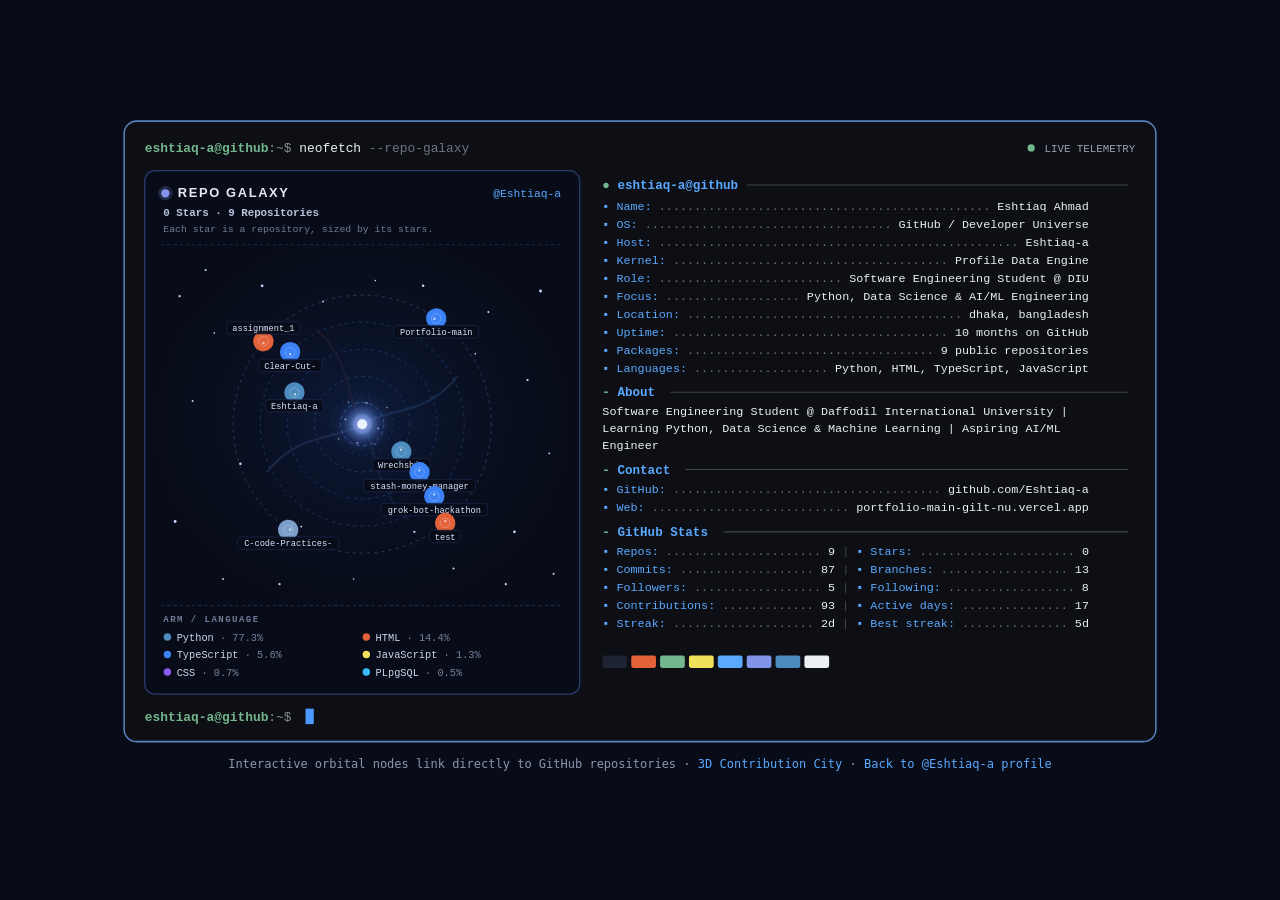
==== commit e1c6103e: "chore: auto-update profile [9 repos, 87 commits] Generated by GitHub Actions on 2026-11-27T20:57:37Z" ====
--- a/docs/index.html
+++ b/docs/index.html
@@ -293,7 +293,7 @@
           <circle cx="44.0" cy="74.0" r="7" fill="#8294ea" fill-opacity="0.22" />
           <text x="56.0" y="78.0" class="gx-title" font-size="12.5" font-weight="700" fill="#e5e9f3">REPO GALAXY</text>
           <text x="428.0" y="78.0" text-anchor="end" font-size="11.0" fill="#5aa9ff">@Eshtiaq-a</text>
-          <text x="42.0" y="96.0" font-size="10.5" font-weight="600" fill="#b8c4db">0 Stars · 8 Repositories</text>
+          <text x="42.0" y="96.0" font-size="10.5" font-weight="600" fill="#b8c4db">0 Stars · 9 Repositories</text>
           <text x="42.0" y="112.0" font-size="9.5" fill="#707b94">Each star is a repository, sized by its stars.</text>
           <line x1="40.0" y1="124.0" x2="430.0" y2="124.0" stroke="#1d2b53" stroke-width="1" stroke-dasharray="3 3" />
         </g>
@@ -306,8 +306,8 @@
           </g>
           <circle cx="0" cy="0" r="46.3" fill="none" stroke="#4b8bbe" stroke-width="0.9" stroke-opacity="0.32" stroke-dasharray="3 4" pointer-events="none" />
       <circle cx="0" cy="0" r="72.6" fill="none" stroke="#3b82f6" stroke-width="0.9" stroke-opacity="0.32" stroke-dasharray="3 4" pointer-events="none" />
-      <circle cx="0" cy="0" r="98.9" fill="none" stroke="#4b8bbe" stroke-width="0.9" stroke-opacity="0.32" stroke-dasharray="3 4" pointer-events="none" />
-      <circle cx="0" cy="0" r="125.2" fill="none" stroke="#e3623a" stroke-width="0.9" stroke-opacity="0.32" stroke-dasharray="3 4" pointer-events="none" />
+      <circle cx="0" cy="0" r="98.9" fill="none" stroke="#3b82f6" stroke-width="0.9" stroke-opacity="0.32" stroke-dasharray="3 4" pointer-events="none" />
+      <circle cx="0" cy="0" r="125.2" fill="none" stroke="#7b9ec9" stroke-width="0.9" stroke-opacity="0.32" stroke-dasharray="3 4" pointer-events="none" />
           <g class="gx-ring-spin" pointer-events="none">
             <circle cx="0" cy="0" r="21" fill="none" stroke="#5aa9ff" stroke-width="0.9" stroke-opacity="0.45" stroke-dasharray="4 3" />
             <circle cx="0" cy="0" r="30" fill="none" stroke="#8294ea" stroke-width="0.7" stroke-opacity="0.30" stroke-dasharray="2 5" />
@@ -357,48 +357,62 @@
         </g>
       <g class="gx-orbit-1" pointer-events="none">
           <g transform="rotate(205.00) translate(72.6, 0)" pointer-events="none">
+            <a class="gx-repo-link" href="https://github.com/Eshtiaq-a/Eshtiaq-a" target="_blank" rel="noopener noreferrer" pointer-events="all" aria-label="Open Eshtiaq-a repository on GitHub">
+              <title>Eshtiaq-a · Python · 0★ · 14 commits — No description provided yet.</title>
+              <circle class="gx-node-hit" cx="0" cy="0" r="13.0" fill="#080c18" fill-opacity="0.001" />
+              <circle class="gx-node-halo" cx="0" cy="0" r="9.89" fill="#4b8bbe" />
+              <circle class="gx-node-dot" cx="0" cy="0" r="4.60" fill="#4b8bbe" fill-opacity="0.98" stroke="#ffffff" stroke-opacity="0.35" stroke-width="0.6" />
+              <circle cx="-1.29" cy="-1.29" r="1.10" fill="#ffffff" fill-opacity="0.7" />
+              <g class="gx-counter-1">
+                <g transform="rotate(-205.00)"><rect class="gx-label-hit" x="-29.8" y="4.9" width="59.7" height="16.0" rx="4" fill="#080c18" fill-opacity="0.001" /><rect class="gx-label-pill" x="-27.8" y="6.9" width="55.7" height="12.0" rx="3" fill="#080c18" fill-opacity="0.90" stroke="#1e2d57" stroke-width="0.6" /><text class="gx-label-text" x="0" y="16.1" text-anchor="middle" font-size="8.4" fill="#dce6ff">Eshtiaq-a</text></g>
+              </g>
+            </a>
+          </g>
+        </g>
+      <g class="gx-orbit-2" pointer-events="none">
+          <g transform="rotate(225.00) translate(98.9, 0)" pointer-events="none">
             <a class="gx-repo-link" href="https://github.com/Eshtiaq-a/Clear-Cut-" target="_blank" rel="noopener noreferrer" pointer-events="all" aria-label="Open Clear-Cut- repository on GitHub">
               <title>Clear-Cut- · TypeScript · 0★ · 14 commits — a platform where you can see discounted products from many companies around the globe</title>
               <circle class="gx-node-hit" cx="0" cy="0" r="13.0" fill="#080c18" fill-opacity="0.001" />
               <circle class="gx-node-halo" cx="0" cy="0" r="9.89" fill="#3b82f6" />
               <circle class="gx-node-dot" cx="0" cy="0" r="4.60" fill="#3b82f6" fill-opacity="0.98" stroke="#ffffff" stroke-opacity="0.35" stroke-width="0.6" />
               <circle cx="-1.29" cy="-1.29" r="1.10" fill="#ffffff" fill-opacity="0.7" />
-              <g class="gx-counter-1">
-                <g transform="rotate(-205.00)"><rect class="gx-label-hit" x="-32.5" y="4.9" width="65.0" height="16.0" rx="4" fill="#080c18" fill-opacity="0.001" /><rect class="gx-label-pill" x="-30.5" y="6.9" width="61.0" height="12.0" rx="3" fill="#080c18" fill-opacity="0.90" stroke="#1e2d57" stroke-width="0.6" /><text class="gx-label-text" x="0" y="16.1" text-anchor="middle" font-size="8.4" fill="#dce6ff">Clear-Cut-</text></g>
-              </g>
-            </a>
-          </g>
-        </g>
-      <g class="gx-orbit-2" pointer-events="none">
-          <g transform="rotate(225.00) translate(98.9, 0)" pointer-events="none">
-            <a class="gx-repo-link" href="https://github.com/Eshtiaq-a/Eshtiaq-a" target="_blank" rel="noopener noreferrer" pointer-events="all" aria-label="Open Eshtiaq-a repository on GitHub">
-              <title>Eshtiaq-a · Python · 0★ · 13 commits — No description provided yet.</title>
-              <circle class="gx-node-hit" cx="0" cy="0" r="13.0" fill="#080c18" fill-opacity="0.001" />
-              <circle class="gx-node-halo" cx="0" cy="0" r="9.89" fill="#4b8bbe" />
-              <circle class="gx-node-dot" cx="0" cy="0" r="4.60" fill="#4b8bbe" fill-opacity="0.98" stroke="#ffffff" stroke-opacity="0.35" stroke-width="0.6" />
-              <circle cx="-1.29" cy="-1.29" r="1.10" fill="#ffffff" fill-opacity="0.7" />
               <g class="gx-counter-2">
-                <g transform="rotate(-225.00)"><rect class="gx-label-hit" x="-29.8" y="4.9" width="59.7" height="16.0" rx="4" fill="#080c18" fill-opacity="0.001" /><rect class="gx-label-pill" x="-27.8" y="6.9" width="55.7" height="12.0" rx="3" fill="#080c18" fill-opacity="0.90" stroke="#1e2d57" stroke-width="0.6" /><text class="gx-label-text" x="0" y="16.1" text-anchor="middle" font-size="8.4" fill="#dce6ff">Eshtiaq-a</text></g>
+                <g transform="rotate(-225.00)"><rect class="gx-label-hit" x="-32.5" y="4.9" width="65.0" height="16.0" rx="4" fill="#080c18" fill-opacity="0.001" /><rect class="gx-label-pill" x="-30.5" y="6.9" width="61.0" height="12.0" rx="3" fill="#080c18" fill-opacity="0.90" stroke="#1e2d57" stroke-width="0.6" /><text class="gx-label-text" x="0" y="16.1" text-anchor="middle" font-size="8.4" fill="#dce6ff">Clear-Cut-</text></g>
               </g>
             </a>
           </g>
         </g>
       <g class="gx-orbit-2" pointer-events="none">
           <g transform="rotate(45.00) translate(98.9, 0)" pointer-events="none">
+            <a class="gx-repo-link" href="https://github.com/Eshtiaq-a/grok-bot-hackathon" target="_blank" rel="noopener noreferrer" pointer-events="all" aria-label="Open grok-bot-hackathon repository on GitHub">
+              <title>grok-bot-hackathon · TypeScript · 0★ · 5 commits — No description provided yet.</title>
+              <circle class="gx-node-hit" cx="0" cy="0" r="13.0" fill="#080c18" fill-opacity="0.001" />
+              <circle class="gx-node-halo" cx="0" cy="0" r="9.89" fill="#3b82f6" />
+              <circle class="gx-node-dot" cx="0" cy="0" r="4.60" fill="#3b82f6" fill-opacity="0.98" stroke="#ffffff" stroke-opacity="0.35" stroke-width="0.6" />
+              <circle cx="-1.29" cy="-1.29" r="1.10" fill="#ffffff" fill-opacity="0.7" />
+              <g class="gx-counter-2">
+                <g transform="rotate(-45.00)"><rect class="gx-label-hit" x="-53.7" y="4.9" width="107.4" height="16.0" rx="4" fill="#080c18" fill-opacity="0.001" /><rect class="gx-label-pill" x="-51.7" y="6.9" width="103.4" height="12.0" rx="3" fill="#080c18" fill-opacity="0.90" stroke="#1e2d57" stroke-width="0.6" /><text class="gx-label-text" x="0" y="16.1" text-anchor="middle" font-size="8.4" fill="#dce6ff">grok-bot-hackathon</text></g>
+              </g>
+            </a>
+          </g>
+        </g>
+      <g class="gx-orbit-3" pointer-events="none">
+          <g transform="rotate(125.00) translate(125.2, 0)" pointer-events="none">
             <a class="gx-repo-link" href="https://github.com/Eshtiaq-a/C-code-Practices-" target="_blank" rel="noopener noreferrer" pointer-events="all" aria-label="Open C-code-Practices- repository on GitHub">
               <title>C-code-Practices- · C · 0★ · 3 commits — here i will store all the problems i solved in C . as C is one of the mother language , i am trying to master it .</title>
               <circle class="gx-node-hit" cx="0" cy="0" r="13.0" fill="#080c18" fill-opacity="0.001" />
               <circle class="gx-node-halo" cx="0" cy="0" r="9.89" fill="#7b9ec9" />
               <circle class="gx-node-dot" cx="0" cy="0" r="4.60" fill="#7b9ec9" fill-opacity="0.98" stroke="#ffffff" stroke-opacity="0.35" stroke-width="0.6" />
               <circle cx="-1.29" cy="-1.29" r="1.10" fill="#ffffff" fill-opacity="0.7" />
-              <g class="gx-counter-2">
-                <g transform="rotate(-45.00)"><rect class="gx-label-hit" x="-51.0" y="4.9" width="102.1" height="16.0" rx="4" fill="#080c18" fill-opacity="0.001" /><rect class="gx-label-pill" x="-49.0" y="6.9" width="98.1" height="12.0" rx="3" fill="#080c18" fill-opacity="0.90" stroke="#1e2d57" stroke-width="0.6" /><text class="gx-label-text" x="0" y="16.1" text-anchor="middle" font-size="8.4" fill="#dce6ff">C-code-Practices-</text></g>
+              <g class="gx-counter-3">
+                <g transform="rotate(-125.00)"><rect class="gx-label-hit" x="-51.0" y="4.9" width="102.1" height="16.0" rx="4" fill="#080c18" fill-opacity="0.001" /><rect class="gx-label-pill" x="-49.0" y="6.9" width="98.1" height="12.0" rx="3" fill="#080c18" fill-opacity="0.90" stroke="#1e2d57" stroke-width="0.6" /><text class="gx-label-text" x="0" y="16.1" text-anchor="middle" font-size="8.4" fill="#dce6ff">C-code-Practices-</text></g>
               </g>
             </a>
           </g>
         </g>
       <g class="gx-orbit-3" pointer-events="none">
-          <g transform="rotate(125.00) translate(125.2, 0)" pointer-events="none">
+          <g transform="rotate(220.00) translate(125.2, 0)" pointer-events="none">
             <a class="gx-repo-link" href="https://github.com/Eshtiaq-a/assignment_1" target="_blank" rel="noopener noreferrer" pointer-events="all" aria-label="Open assignment_1 repository on GitHub">
               <title>assignment_1 · HTML · 0★ · 2 commits — No description provided yet.</title>
               <circle class="gx-node-hit" cx="0" cy="0" r="13.0" fill="#080c18" fill-opacity="0.001" />
@@ -406,13 +420,13 @@
               <circle class="gx-node-dot" cx="0" cy="0" r="4.60" fill="#e3623a" fill-opacity="0.98" stroke="#ffffff" stroke-opacity="0.35" stroke-width="0.6" />
               <circle cx="-1.29" cy="-1.29" r="1.10" fill="#ffffff" fill-opacity="0.7" />
               <g class="gx-counter-3">
-                <g transform="rotate(-125.00)"><rect class="gx-label-hit" x="-37.8" y="4.9" width="75.6" height="16.0" rx="4" fill="#080c18" fill-opacity="0.001" /><rect class="gx-label-pill" x="-35.8" y="6.9" width="71.6" height="12.0" rx="3" fill="#080c18" fill-opacity="0.90" stroke="#1e2d57" stroke-width="0.6" /><text class="gx-label-text" x="0" y="16.1" text-anchor="middle" font-size="8.4" fill="#dce6ff">assignment_1</text></g>
+                <g transform="rotate(-220.00)"><rect class="gx-label-hit" x="-37.8" y="-20.9" width="75.6" height="16.0" rx="4" fill="#080c18" fill-opacity="0.001" /><rect class="gx-label-pill" x="-35.8" y="-18.9" width="71.6" height="12.0" rx="3" fill="#080c18" fill-opacity="0.90" stroke="#1e2d57" stroke-width="0.6" /><text class="gx-label-text" x="0" y="-9.7" text-anchor="middle" font-size="8.4" fill="#dce6ff">assignment_1</text></g>
               </g>
             </a>
           </g>
         </g>
       <g class="gx-orbit-3" pointer-events="none">
-          <g transform="rotate(245.00) translate(125.2, 0)" pointer-events="none">
+          <g transform="rotate(305.00) translate(125.2, 0)" pointer-events="none">
             <a class="gx-repo-link" href="https://github.com/Eshtiaq-a/Portfolio-main" target="_blank" rel="noopener noreferrer" pointer-events="all" aria-label="Open Portfolio-main repository on GitHub">
               <title>Portfolio-main · TypeScript · 0★ · 1 commits — this is my portfolio site where ill be sharing my works</title>
               <circle class="gx-node-hit" cx="0" cy="0" r="13.0" fill="#080c18" fill-opacity="0.001" />
@@ -420,13 +434,13 @@
               <circle class="gx-node-dot" cx="0" cy="0" r="4.60" fill="#3b82f6" fill-opacity="0.98" stroke="#ffffff" stroke-opacity="0.35" stroke-width="0.6" />
               <circle cx="-1.29" cy="-1.29" r="1.10" fill="#ffffff" fill-opacity="0.7" />
               <g class="gx-counter-3">
-                <g transform="rotate(-245.00)"><rect class="gx-label-hit" x="-43.1" y="4.9" width="86.2" height="16.0" rx="4" fill="#080c18" fill-opacity="0.001" /><rect class="gx-label-pill" x="-41.1" y="6.9" width="82.2" height="12.0" rx="3" fill="#080c18" fill-opacity="0.90" stroke="#1e2d57" stroke-width="0.6" /><text class="gx-label-text" x="0" y="16.1" text-anchor="middle" font-size="8.4" fill="#dce6ff">Portfolio-main</text></g>
+                <g transform="rotate(-305.00)"><rect class="gx-label-hit" x="-43.1" y="4.9" width="86.2" height="16.0" rx="4" fill="#080c18" fill-opacity="0.001" /><rect class="gx-label-pill" x="-41.1" y="6.9" width="82.2" height="12.0" rx="3" fill="#080c18" fill-opacity="0.90" stroke="#1e2d57" stroke-width="0.6" /><text class="gx-label-text" x="0" y="16.1" text-anchor="middle" font-size="8.4" fill="#dce6ff">Portfolio-main</text></g>
               </g>
             </a>
           </g>
         </g>
       <g class="gx-orbit-3" pointer-events="none">
-          <g transform="rotate(5.00) translate(125.2, 0)" pointer-events="none">
+          <g transform="rotate(50.00) translate(125.2, 0)" pointer-events="none">
             <a class="gx-repo-link" href="https://github.com/Eshtiaq-a/test" target="_blank" rel="noopener noreferrer" pointer-events="all" aria-label="Open test repository on GitHub">
               <title>test · HTML · 0★ · 1 commits — No description provided yet.</title>
               <circle class="gx-node-hit" cx="0" cy="0" r="13.0" fill="#080c18" fill-opacity="0.001" />
@@ -434,7 +448,7 @@
               <circle class="gx-node-dot" cx="0" cy="0" r="4.60" fill="#e3623a" fill-opacity="0.98" stroke="#ffffff" stroke-opacity="0.35" stroke-width="0.6" />
               <circle cx="-1.29" cy="-1.29" r="1.10" fill="#ffffff" fill-opacity="0.7" />
               <g class="gx-counter-3">
-                <g transform="rotate(-5.00)"><rect class="gx-label-hit" x="-17.0" y="4.9" width="34.0" height="16.0" rx="4" fill="#080c18" fill-opacity="0.001" /><rect class="gx-label-pill" x="-15.0" y="6.9" width="30.0" height="12.0" rx="3" fill="#080c18" fill-opacity="0.90" stroke="#1e2d57" stroke-width="0.6" /><text class="gx-label-text" x="0" y="16.1" text-anchor="middle" font-size="8.4" fill="#dce6ff">test</text></g>
+                <g transform="rotate(-50.00)"><rect class="gx-label-hit" x="-17.0" y="4.9" width="34.0" height="16.0" rx="4" fill="#080c18" fill-opacity="0.001" /><rect class="gx-label-pill" x="-15.0" y="6.9" width="30.0" height="12.0" rx="3" fill="#080c18" fill-opacity="0.90" stroke="#1e2d57" stroke-width="0.6" /><text class="gx-label-text" x="0" y="16.1" text-anchor="middle" font-size="8.4" fill="#dce6ff">test</text></g>
               </g>
             </a>
           </g>
@@ -443,12 +457,12 @@
         </g>
         <line x1="40.0" y1="474.0" x2="430.0" y2="474.0" stroke="#1d2b53" stroke-width="1" stroke-dasharray="3 3" pointer-events="none" />
         <text x="42.0" y="490.0" font-size="8.8" font-weight="700" letter-spacing="1.4" fill="#6f7c99" pointer-events="none">ARM / LANGUAGE</text>
-        <circle cx="46.0" cy="504.5" r="3.6" fill="#4b8bbe" pointer-events="none" /><text x="55.0" y="508.0" font-size="10.0" fill="#cdd7ec" pointer-events="none">Python <tspan fill="#75819c">· 80.1%</tspan></text>
-    <circle cx="239.0" cy="504.5" r="3.6" fill="#e3623a" pointer-events="none" /><text x="248.0" y="508.0" font-size="10.0" fill="#cdd7ec" pointer-events="none">HTML <tspan fill="#75819c">· 14.9%</tspan></text>
-    <circle cx="46.0" cy="521.5" r="3.6" fill="#3b82f6" pointer-events="none" /><text x="55.0" y="525.0" font-size="10.0" fill="#cdd7ec" pointer-events="none">TypeScript <tspan fill="#75819c">· 3.2%</tspan></text>
-    <circle cx="239.0" cy="521.5" r="3.6" fill="#f1e05a" pointer-events="none" /><text x="248.0" y="525.0" font-size="10.0" fill="#cdd7ec" pointer-events="none">JavaScript <tspan fill="#75819c">· 0.9%</tspan></text>
-    <circle cx="46.0" cy="538.5" r="3.6" fill="#38bdf8" pointer-events="none" /><text x="55.0" y="542.0" font-size="10.0" fill="#cdd7ec" pointer-events="none">PLpgSQL <tspan fill="#75819c">· 0.5%</tspan></text>
-    <circle cx="239.0" cy="538.5" r="3.6" fill="#8b5cf6" pointer-events="none" /><text x="248.0" y="542.0" font-size="10.0" fill="#cdd7ec" pointer-events="none">CSS <tspan fill="#75819c">· 0.3%</tspan></text>
+        <circle cx="46.0" cy="504.5" r="3.6" fill="#4b8bbe" pointer-events="none" /><text x="55.0" y="508.0" font-size="10.0" fill="#cdd7ec" pointer-events="none">Python <tspan fill="#75819c">· 77.3%</tspan></text>
+    <circle cx="239.0" cy="504.5" r="3.6" fill="#e3623a" pointer-events="none" /><text x="248.0" y="508.0" font-size="10.0" fill="#cdd7ec" pointer-events="none">HTML <tspan fill="#75819c">· 14.4%</tspan></text>
+    <circle cx="46.0" cy="521.5" r="3.6" fill="#3b82f6" pointer-events="none" /><text x="55.0" y="525.0" font-size="10.0" fill="#cdd7ec" pointer-events="none">TypeScript <tspan fill="#75819c">· 5.6%</tspan></text>
+    <circle cx="239.0" cy="521.5" r="3.6" fill="#f1e05a" pointer-events="none" /><text x="248.0" y="525.0" font-size="10.0" fill="#cdd7ec" pointer-events="none">JavaScript <tspan fill="#75819c">· 1.3%</tspan></text>
+    <circle cx="46.0" cy="538.5" r="3.6" fill="#8b5cf6" pointer-events="none" /><text x="55.0" y="542.0" font-size="10.0" fill="#cdd7ec" pointer-events="none">CSS <tspan fill="#75819c">· 0.7%</tspan></text>
+    <circle cx="239.0" cy="538.5" r="3.6" fill="#38bdf8" pointer-events="none" /><text x="248.0" y="542.0" font-size="10.0" fill="#cdd7ec" pointer-events="none">PLpgSQL <tspan fill="#75819c">· 0.5%</tspan></text>
       </g>
     </g>
 
@@ -463,7 +477,7 @@
       <text x="468.0" y="177.5" xml:space="preserve"><tspan fill="#5aa9ff">▪ Focus: </tspan><tspan fill="#6e737d">...................</tspan><tspan fill="#ebf0f4"> Python, Data Science &amp; AI/ML Engineering</tspan></text>
       <text x="468.0" y="195.0" xml:space="preserve"><tspan fill="#5aa9ff">▪ Location: </tspan><tspan fill="#6e737d">.......................................</tspan><tspan fill="#ebf0f4"> dhaka, bangladesh</tspan></text>
       <text x="468.0" y="212.5" xml:space="preserve"><tspan fill="#5aa9ff">▪ Uptime: </tspan><tspan fill="#6e737d">.......................................</tspan><tspan fill="#ebf0f4"> 10 months on GitHub</tspan></text>
-      <text x="468.0" y="230.0" xml:space="preserve"><tspan fill="#5aa9ff">▪ Packages: </tspan><tspan fill="#6e737d">...................................</tspan><tspan fill="#ebf0f4"> 8 public repositories</tspan></text>
+      <text x="468.0" y="230.0" xml:space="preserve"><tspan fill="#5aa9ff">▪ Packages: </tspan><tspan fill="#6e737d">...................................</tspan><tspan fill="#ebf0f4"> 9 public repositories</tspan></text>
       <text x="468.0" y="247.5" xml:space="preserve"><tspan fill="#5aa9ff">▪ Languages: </tspan><tspan fill="#6e737d">...................</tspan><tspan fill="#ebf0f4"> Python, HTML, TypeScript, JavaScript</tspan></text>
       <text x="468.0" y="271.0" font-size="12.2" font-weight="700" fill="#5aa9ff" xml:space="preserve"><tspan fill="#73b88d">-</tspan> About</text>
     <line x1="533.8" y1="267.0" x2="978.0" y2="267.0" stroke="#41444b" stroke-width="1" />
@@ -476,10 +490,10 @@
       <text x="468.0" y="382.0" xml:space="preserve"><tspan fill="#5aa9ff">▪ Web: </tspan><tspan fill="#6e737d">............................</tspan><tspan fill="#ebf0f4"> portfolio-main-gilt-nu.vercel.app</tspan></text>
       <text x="468.0" y="406.5" font-size="12.2" font-weight="700" fill="#5aa9ff" xml:space="preserve"><tspan fill="#73b88d">-</tspan> GitHub Stats</text>
     <line x1="585.6" y1="402.5" x2="978.0" y2="402.5" stroke="#41444b" stroke-width="1" />
-      <text x="468.0" y="425.0" xml:space="preserve"><tspan fill="#5aa9ff">▪ Repos: </tspan><tspan fill="#6e737d">......................</tspan><tspan fill="#ebf0f4"> 8</tspan><tspan fill="#41444b"> | </tspan><tspan fill="#5aa9ff">▪ Stars: </tspan><tspan fill="#6e737d">......................</tspan><tspan fill="#ebf0f4"> 0</tspan></text>
-      <text x="468.0" y="442.5" xml:space="preserve"><tspan fill="#5aa9ff">▪ Commits: </tspan><tspan fill="#6e737d">...................</tspan><tspan fill="#ebf0f4"> 81</tspan><tspan fill="#41444b"> | </tspan><tspan fill="#5aa9ff">▪ Branches: </tspan><tspan fill="#6e737d">..................</tspan><tspan fill="#ebf0f4"> 11</tspan></text>
+      <text x="468.0" y="425.0" xml:space="preserve"><tspan fill="#5aa9ff">▪ Repos: </tspan><tspan fill="#6e737d">......................</tspan><tspan fill="#ebf0f4"> 9</tspan><tspan fill="#41444b"> | </tspan><tspan fill="#5aa9ff">▪ Stars: </tspan><tspan fill="#6e737d">......................</tspan><tspan fill="#ebf0f4"> 0</tspan></text>
+      <text x="468.0" y="442.5" xml:space="preserve"><tspan fill="#5aa9ff">▪ Commits: </tspan><tspan fill="#6e737d">...................</tspan><tspan fill="#ebf0f4"> 87</tspan><tspan fill="#41444b"> | </tspan><tspan fill="#5aa9ff">▪ Branches: </tspan><tspan fill="#6e737d">..................</tspan><tspan fill="#ebf0f4"> 13</tspan></text>
       <text x="468.0" y="460.0" xml:space="preserve"><tspan fill="#5aa9ff">▪ Followers: </tspan><tspan fill="#6e737d">..................</tspan><tspan fill="#ebf0f4"> 5</tspan><tspan fill="#41444b"> | </tspan><tspan fill="#5aa9ff">▪ Following: </tspan><tspan fill="#6e737d">..................</tspan><tspan fill="#ebf0f4"> 8</tspan></text>
-      <text x="468.0" y="477.5" xml:space="preserve"><tspan fill="#5aa9ff">▪ Contributions: </tspan><tspan fill="#6e737d">.............</tspan><tspan fill="#ebf0f4"> 89</tspan><tspan fill="#41444b"> | </tspan><tspan fill="#5aa9ff">▪ Active days: </tspan><tspan fill="#6e737d">...............</tspan><tspan fill="#ebf0f4"> 17</tspan></text>
+      <text x="468.0" y="477.5" xml:space="preserve"><tspan fill="#5aa9ff">▪ Contributions: </tspan><tspan fill="#6e737d">.............</tspan><tspan fill="#ebf0f4"> 93</tspan><tspan fill="#41444b"> | </tspan><tspan fill="#5aa9ff">▪ Active days: </tspan><tspan fill="#6e737d">...............</tspan><tspan fill="#ebf0f4"> 17</tspan></text>
       <text x="468.0" y="495.0" xml:space="preserve"><tspan fill="#5aa9ff">▪ Streak: </tspan><tspan fill="#6e737d">....................</tspan><tspan fill="#ebf0f4"> 2d</tspan><tspan fill="#41444b"> | </tspan><tspan fill="#5aa9ff">▪ Best streak: </tspan><tspan fill="#6e737d">...............</tspan><tspan fill="#ebf0f4"> 5d</tspan></text>
       <rect x="468.0" y="522.5" width="24" height="12" rx="2" fill="#1d2333" />
       <rect x="496.0" y="522.5" width="24" height="12" rx="2" fill="#e3623a" />
